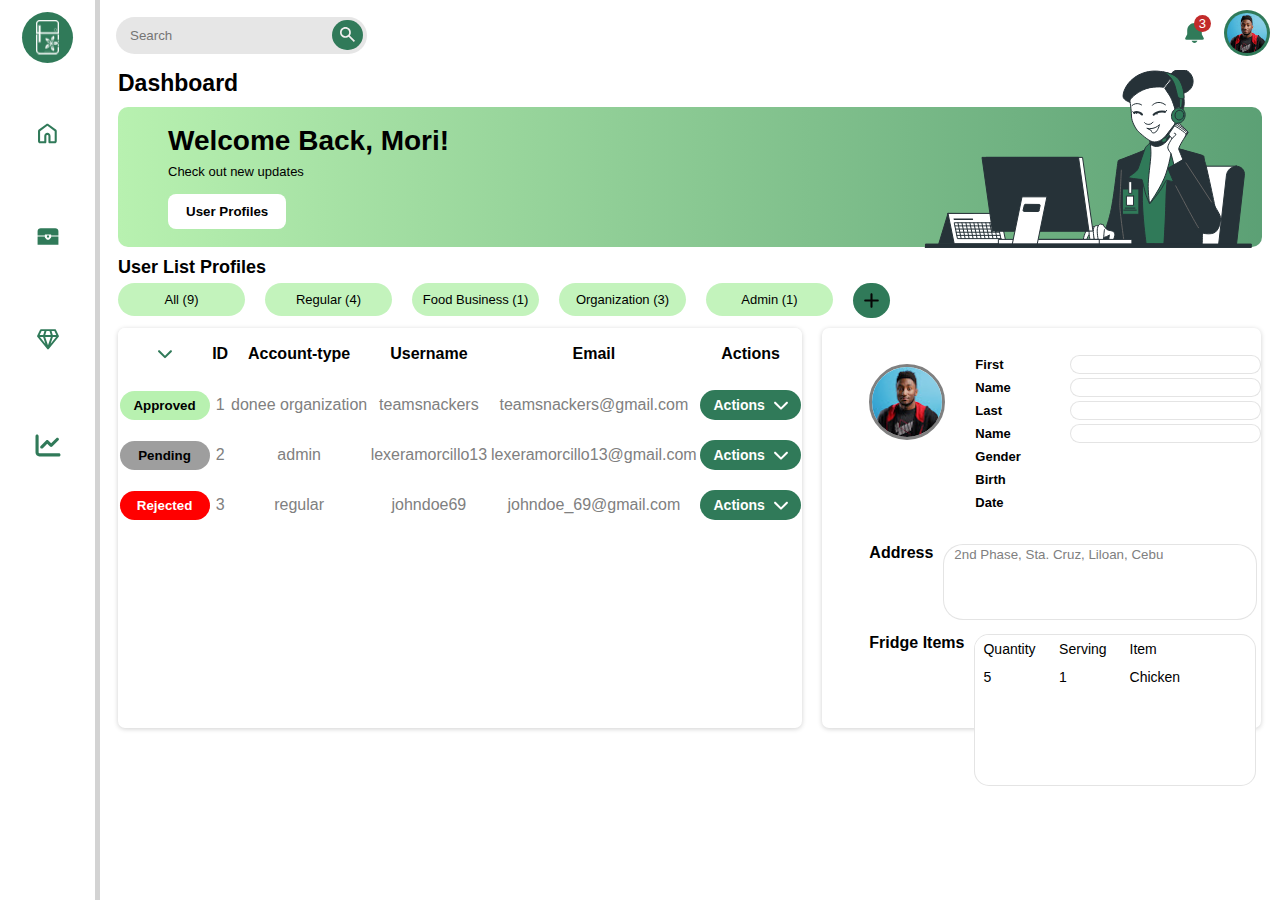
==== index.html @ 8bdeb7ad "Added User Select/Fridge/Modal Create" ====
<!DOCTYPE html>
<html lang="en">
<head>
  <meta charset="UTF-8">
  <meta name="viewport" content="width=device-width, initial-scale=1.0">
  <title>EcoFridge Admin Panel</title>
  <link rel="stylesheet" href="styles/header.css">
  <link rel="stylesheet" href="styles/sidebar.css">
  <link href="https://fonts.cdnfonts.com/css/sf-pro-display" rel="stylesheet"> 
  <link rel="stylesheet" href="/styles/welcome-admin.css">
  <link rel="stylesheet" href="styles/user-profiles.css">
</head>
<body>
  <!-- HEADER SEARCHBAR-------------------------------------->
 <header class="header">
  <div class="search-bar">
    <input type="text" class="search" placeholder="Search">
    <div class="search-icon">
      <img src="/header-icons/search-icon.svg" alt="" class="search-pic">
    </div>
  </div>
  <div class="box">
  </div>
  <!--NOTIFICATION-->
  <div class="notification-container">
    <img src="/header-icons/notification-icon.svg" alt="" class="notification-icon">
    <div class="notification-count">
      3
    </div>
  </div>
  <!--USER PROFILE ICON-->
  <div class="profile-container">
    <img src="/header-icons/channel-1.jpeg" alt="" class="profile-img">
  </div>
 </header>  
 <!--SIDEBAR------------------------------------------------------------------>
 <nav class="sidebar">
  <div class="logo-container">
    <img src="/sidbar-icons/Eco-logo.svg" alt="" class="logo-icon">
  </div>
  <div class="icon-container">
    <img src="/sidbar-icons/home.svg" alt="" class="home-icon">
  </div>
  <div class="icon-container">
    <img src="/sidbar-icons/storage.svg" alt="" class="storage-icon">
  </div>
  <div class="icon-container">
    <img src="/sidbar-icons/subscription.svg" alt="" class="subscription-icon">
  </div>
  <div class="icon-container">
    <img src="/sidbar-icons/reports.svg" alt="" class="report-icon">
  </div>
  <div class="margin"></div>
 </nav>
<!--MAIN---------------------------------------------------------->
<main>
  <div class="container">
    <div class="dashboard">Dashboard</div>
    <div class="flex-container">
      <div class="welcome-container">
        <div class="admin-welcome">
          <div class="admin-name">Welcome Back, Mori!
          </div>
          <div class="check-updates">Check out new updates</div>
          <div class="user-profile-btn-container">
            <button class="user-profile-btn">
              User Profiles
            </button>
          </div>
        </div>
        <div class="welcome-pic">
          <img src="/dashboardImg/AdminImg.svg" alt="" class="welcome-img">
        </div>
      </div>
    </div>
<!--DASHBOARD USERLIST NAVIGATION SCREENNSS-->
    <div class="user-container">
      <div class="user-profiles">
        User List Profiles 
      </div>
      <div class="category-btn-list-flex">
          <div class="count-num">
            <button class="count-btn"> 
              All (9)
            </button>
          </div>
          <div class="count-num">
            <button class="count-btn">
              Regular (4)
            </button>
          </div>       
          <div class="count-num">
            <button class="count-btn">
              Food Business (1)
            </button>
          </div>
          <div class="count-num">
            <button class="count-btn">
              Organization (3)
            </button>
          </div>
          <div class="count-num">
            <button class="count-btn">
              Admin (1)
            </button>
          </div>    
          <div class="add">
            <button class="add-btn" id="add-btn">
              <img src="/header-icons/plus-icon.svg" alt="" class="cross-icon">
            </button>
          </div>        
      </div>   
      <div class="dashboard-home-container">
        <div class="user-profile-list-container">
          <table class="user-list-table">
            <thead>
              <tr>
                <th>
                  <img src="/header-icons/down-arrow.svg" alt="" class="down-arrow-img">
                </th>
                <th>ID</th>
                <th>Account-type</th>
                <th>Username</th>
                <th>Email</th>
                <th>Actions</th>
              </tr>
            </thead>
            <!--USER LIST------------->
            <tbody>
              <tr data-id="1" data-accounttype="donee organization" data-username="teamsnackers" data-email="teamsnackers@gmail.com">
                <td>
                  <button class="approved-btn">Approved</button>
                </td>
                <td>1</td>
                <td>donee organization</td>
                <td>teamsnackers</td>
                <td>teamsnackers@gmail.com</td>
                <td>
                  <button class="action-btn">
                    Actions <img src="/header-icons/down-arrow-white.svg" alt="" class="drop-arrw">
                  </button>
                </td>
              </tr> 
              <tr data-id="2" data-accounttype="admin" data-username="lexeramorcillo13" data-email="lexeramorcillo13@gmail.com">
                <td>
                  <button class="pending-btn">Pending</button>
                </td>
                <td>2</td>
                <td>admin</td>
                <td>lexeramorcillo13</td>
                <td>lexeramorcillo13@gmail.com</td>
                <td>
                  <button class="action-btn">
                    Actions <img src="/header-icons/down-arrow-white.svg" alt="" class="drop-arrw">
                  </button>
                </td>
              </tr> 
              <tr data-id="3" data-accounttype="regular" data-username="johndoe69" data-email="johndoe_69@gmail.com">
                <td>
                  <button class="reject-btn">Rejected</button>
                </td>
                <td>3</td>
                <td>regular</td>
                <td>johndoe69</td>
                <td>johndoe_69@gmail.com</td>
                <td>
                  <button class="action-btn">
                    Actions <img src="/header-icons/down-arrow-white.svg" alt="" class="drop-arrw">
                  </button>
                </td>
              </tr>
            </tbody>
          </table>
        </div>  
        <div class="selected-profile-container">
          <div class="user-column-container">
            <div class="user-details-flex">
              <div class="profile">
                <img src="/header-icons/channel-1.jpeg" alt="" class="user-img">
              </div>
              <div class="column-user-info">
                  <div class="details-info">First Name</div>
                  <div class="details-info">Last Name</div>
                  <div class="details-info">Gender</div>
                  <div class="details-info">Birth Date</div>   
              </div>
              <div class="column-user-info">
                <div class="user-details">
                  <input type="text" id="userId" placeholder="">   
                </div>
                <div class="user-details">
                  <div class="user-details">
                    <input type="text" id="accountType" placeholder="">   
                  </div>
                </div>
                <div class="user-details">
                  <div class="user-details">
                    <input type="text" id="username" placeholder="">   
                  </div>
                </div>
                <div class="user-details">
                  <div class="user-details">
                    <input type="text" id="email" placeholder="">   
                  </div>
                </div>
              </div>             
            </div>
            <div class="address-flex-row">
              <div class="address">Address</div>
              <div class="input-address-box">
                <form>
                  <textarea class="address-text">2nd Phase, Sta. Cruz, Liloan, Cebu</textarea>
                </form>
              </div>
            </div> 
            <div class="fridge-storage-container">
              <div class="fridge">Fridge Items</div>
              <div class="table-fridge">
                <table class="fridge-items">
                  <thead class="item-name">
                    <tr class="fridge">
                      <th class="item">Quantity</th>
                      <th class="item">Serving</th>
                      <th class="item">Item</th>
                    </tr>
                  </thead>
                  <tbody class="fridge-list">
                    <tr class="fridge-tr">
                      <td class="fridge-td">5</td>
                      <td class="fridge-td">1</td>
                      <td class="fridge-td">Chicken</td>
                    </tr>                      
                  </tbody>
                </table>
              </div>
            </div>          
          </div>
        </div>  
      </div>
    </div>
  </div>
  
</main>
<div id="myModal" class="modal">
  <div class="modal-content">
    <div class="create-acc">Create a account</div>
    <div class="choose-acc">Choose account type</div>
    <div class="account-content">
      <button class="admin-btn">
        Admin
      </button>
      <button class="regular-btn">Regular</button>
      <button class="food-act-btn">
        Food Business
      </button>
      <button>Organization</button>
    </div>
    <div class="close-btn-modal" id="closeModalBtn">
      <button class="close-modal"><img src="/header-icons/close-btn.svg" alt="" class="close"></button>
    </div>
  </div>   
</div>
<script src="/js/selectuser.js"></script>
<script src="/js/modal.js"></script>
</body>
</html>
---- styles/header.css ----
body {
  background-color: rgb(255, 255, 255);
  font-family: 'SF Pro Display', sans-serif; 
}

/*HEADER--------------------------*/
.header {
  position: fixed;
  background-color: #ffffff;
  top: 0;
  left: 76px;
  right: 0;
  height: 70px;
  display: flex;
  align-items: center;
  justify-content: start;
  z-index: 1000;
}

.search-bar {
  margin-right: 20px;
  position: relative;
}
.search-pic {
  margin-top: 3px;
}
.box {
  height: 20px;
  flex: 1;
}
.search-icon {
  position: absolute;
  top: 3.8px;
  right: 4px;
  background-color: #307A59;
  padding: 4px 8px 4px 8px;
  border-radius: 100px;
  cursor: pointer;
}
.search {
  margin-left: 40px;
  background-color: rgb(230, 230, 230);
  border: none;
  padding: 11px 60px 11px 14px;
  border-radius: 20px;
}

input:focus {
  box-shadow: 0 0 3px rgb(16, 68, 23);
  outline: none;
}

.profile-img {
  height: 40px;
  margin-right: 10px;
  border-radius: 100px;
  background-color: #307A59;
  padding: 3px 3px 3px 3px;
}

.notification-container {
  position: relative;
}

.notification-count {
  position: absolute;
  top: -8px;
  right: 13px;
  background-color: rgb(194, 42, 42);
  padding: 1px 5px 1px 5px;
  border-radius: 100px;
  font-size: 13px;
  color: white;
}

.notification-icon {
  height: 20px;
  margin-right: 20px;
}
---- styles/sidebar.css ----
/*SIDEBAR--------------------*/
.sidebar {
  position: fixed;
  background-color: rgb(255, 255, 255);
  top: 0;
  left: 0;
  bottom: 0;
  width: 95px;
  display: flex;
  flex-direction: column;
  align-items: center;
  justify-content: top;
  z-index: 1000;
}
.margin {
  position: absolute;
  background-color: rgb(211, 211, 211);
  top: 0;
  right: -5px;
  bottom: 0;
  width: 5px;
  z-index: 100;
}

.logo-container {
  margin-top: 12px;
  background-color: #307A59;
  padding: 4px 14px 4px 14px;
  border-radius: 100px;
  margin-bottom: 20px;
}

.logo-icon {
  margin-top: 4px;
  height: 35px;
}
.icon-container {
  cursor: pointer;
  background-color: rgb(255, 255, 255);
  padding: 40px 40px 40px 40px;
}

.icon-container:hover {
  background-color: rgb(228, 228, 228);
}
---- styles/welcome-admin.css ----
/*WELCOME ADMIN BIX---------------------------*/
.container {
  margin-top: 70px;
  margin-left: 110px;
}

.dashboard {
  font-weight: bold;
  font-size: 23px;
  display: block;
  margin-bottom: 5px;
}

.welcome-container {
  background-color: #B8F1B0;
  background-image: linear-gradient(to right, #B8F1B0, #307a59ad);
  height: 140px;
  width: 1484px;
  border-radius: 10px;
  margin-right: 10px;
  margin-top: 5px;
  margin-bottom: 10px;
  display: flex;
  flex-direction: row;
  align-items: center;
  justify-content: space-between;
}

.flex-container {
  display: flex;
  flex-direction: row;
  align-items: center;
}

.admin-welcome {
  margin-left: 50px;
  margin-top: 0;
}

.admin-name {
  font-weight: bold;
  font-size: 28px;
}

.check-updates {
  margin-top: 7px;
  font-size: 13px;
}

.user-profile-btn {
  padding: 10px 18px 10px 18px;
  font-weight: bold;
  background-color: white;
  border: none;
  margin-top: 15px;
  font-family: 'SF Pro Display', sans-serif; 
  border-radius: 8px;
  transition: background-color 0.2s;
}

.user-profile-btn:active {
  background-color: #bbbbbb;
}

.welcome-pic {
  margin-bottom: 110px;
}
---- styles/user-profiles.css ----
.user-profiles {
  font-weight: bold;
  font-size: 18px;
}

.category-btn-list-flex {
  display: flex;
  flex-direction: row;
  margin-top: 5px;
}

.add-btn {
  background-color: #307A59;
  padding: 7px 11px 7px 11px;
  margin-right: 20px;
  font-size: 13px;
  border: none;
  font-family: 'SF Pro Display', sans-serif; 
  border-radius: 100px;
  transition: background-color 0.2s;
}
.cross-icon {
  margin-top: 3px;
}

.count-btn {
  background-color: #b8f1b0d7;
  padding-top: 9px;
  padding-bottom: 9px;
  width: 127px;
  margin-right: 20px;
  font-size: 13px;
  border: none;
  font-family: 'SF Pro Display', sans-serif; 
  border-radius: 20px;
  transition: background-color 0.2s;
}


.category-btn-list-flex button:hover {
  background-color: #229113d7;

}

.count-num {
  position: relative;
}

.user-profile-list-container {
  margin-top: 10px;
  height: 400px;
  width: 780px;
  background-color: rgb(255, 255, 255);
  box-shadow: 0px 1px 5px rgba(0, 0, 0, 0.185);
  border-radius: 7px;
  overflow-y: auto;
  scroll-snap-type: y mandatory;
  margin-right: 5px;
  float: left;
}

.user-profile-list-container > .user-list-table{
  width: 100%;
}

.action-btn {
  background-color: #307A59;
  border:none ;
  color: white;
  padding: 7px 13px 7px 13px;
  border-radius: 15px;
  font-size: 14px;
  font-weight: bold;
}

.drop-arrw {
  margin-left: 5px;
}

.approved-btn {
  background-color: #B8F1B0;
  border:none ;
  color: black;
  padding: 7px 13px 7px 13px;
  width: 90px;
  border-radius: 16px;
  font-weight: bold;
}

.pending-btn {
  background-color: rgba(128, 128, 128, 0.76);
  border:none ;
  color: black;
  padding: 7px 13px 7px 13px;
  border-radius: 16px;
  font-weight: bold;
  width: 90px;
}

.reject-btn {
  background-color: red;
  border:none ;
  color: rgb(255, 255, 255);
  padding: 7px 13px 7px 13px;
  border-radius: 16px;
  font-weight: bold;
  width: 90px;
}

.user-list-table {
  width: 750px;
  border-collapse: collapse;
}

.user-list-table th {
  text-align: center;
  position: sticky;
  height: 50px;
  top: 0;
  background-color: white;
  border: none;
}

.user-list-table td {
  text-align: center;
  padding-top: 10px;
  padding-bottom: 10px;
  color: gray;
 
}

.user-list-table tr {
  scroll-snap-type: start;
  transition: background-color 0.2s;
}

.user-profile-list-container::-webkit-scrollbar {
  width: 15px;
}

.user-profile-list-container::-webkit-scrollbar-track {
  background-color: rgb(255, 255, 255);
}

.user-profile-list-container::-webkit-scrollbar-thumb {
  background-color: #307A59;
  border-radius: 20px;
}

.dashboard-home-container {
  display: flex;
  flex-direction: row;
  align-items: center;
  justify-content: start;
}

.selected-profile-container {
  height: 400px;
  width: 500px;
  background-color: rgb(255, 255, 255);
  margin-top: 10px;
  margin-right: 11px;
  box-shadow: 0px 1px 5px rgba(0, 0, 0, 0.185);
  border-radius: 7px;
  margin-left: 15px;
  float: right;
}

tr:hover {
  background-color: rgba(190, 241, 207, 0.438);
}


.user-details-flex {
  display: flex;
  flex-direction: row;
  align-items: start;
  justify-content: start;
  margin-top: 20px;
  margin-left: 20px;
}

.column-user-info {
  display: flex;       
  flex-direction: column;
  margin-left: 30px;

}

.details-user-flex {
  display: flex;
  flex-direction: row;
  justify-content: start;
  align-items: start;
}

.user-img {
  height: 70px;
  width: 70px;
  border-radius: 100px;
  object-fit: cover;
  object-position: center;
}

.user-details {
  font-size: 13px;
  line-height: 23px;
  color: gray;
}

.details-info {
  font-weight: bold;
  font-size: 13px;
  line-height: 23px;
}

.profile {
  border-style: solid;
  border-color: gray;
  border-width: 3px;
  border-radius: 100px;
  height: 70px;
  width: 70px;
  margin-top: 11px;
  margin-left: 7px;
}

.user-column-container {
  display: flex;
  flex-direction: column;
  margin-left: 20px;
  margin-top: 5px;
}

.column-user-info input {
  border-radius: 20px;
  border-style: solid;
  border-width: 1px;
  border-color: rgba(128, 128, 128, 0.212);
  margin-left: 10px;
  padding-left: 10px;
}

.column-user-info input::placeholder {
  font-size: 13px;
}

.address-flex-row {
  display: flex;
  flex-direction: row;
  align-items: start;
  justify-content: start;
  margin-top: 30px;
  margin-left: 27px;
}

.address {
  font-weight: bold;
}

.address-text {
  border-radius: 20px;
  border-style: solid;
  border-width: 1px;
  border-color: rgba(128, 128, 128, 0.212);
  margin-left: 10px;
  padding-left: 10px;
  width: 300px;
  height: 70px;
  resize: none;
  font-family: 'SF Pro Display', sans-serif; 
  color: gray;
}

.address-text:focus {
  box-shadow: 0 0 3px rgb(16, 68, 23);
  outline: none;
  font-family: 'SF Pro Display', sans-serif; 
}

.fridge-storage-container {
  display: flex;
  flex-direction: row;
  align-items: start;
  justify-content: start;
  margin-left: 27px;
  margin-top: 10px;
}

.fridge {
  font-weight: bold;
}

.table-fridge {
  height: 150px;
  width: 280px;
  border-radius: 20px;
  border-style: solid;
  border-width: 1px;
  border-color: rgba(128, 128, 128, 0.212);
  margin-left: 10px;
  border-radius: 15px;
  overflow-y: auto;
  background-color: white;
}

.fridge-items {
  border-collapse: collapse;
  font-size: 14px;
  font-family: 'SF Pro Display', sans-serif;
  width: 220px;
}

.fridge-items th {
  text-align: left;
  position: sticky;
  top: 0;
  background-color: white;
}

.fridge-items th,
.fridge-items td {
  padding: 6px 8px;
  font-weight: normal;
  background-color: white;
}

.table-fridge::-webkit-scrollbar {
  width: 10px;
}

.table-fridge::-webkit-scrollbar-track {
  background-color: rgb(255, 255, 255);
}

.table-fridge::-webkit-scrollbar-thumb {
  background-color: #307A59;
  border-radius: 20px;
}

.modal {
  display: none;
  position: fixed;
  z-index: 2000;
  left: 0;
  top: 0;
  width: 100%;
  height: 100%; 
  background-color: rgba(0, 0, 0, 0.4);
  backdrop-filter: blur(8px);
  align-items: center;
  justify-content: center;
  opacity: 0;
  visibility: hidden;
  transition: opacity 0.3s ease, visibility 0.3s ease;
}

.modal.show {
  display: flex;
  opacity: 1;
  visibility: visible;
}

.modal-content {
  width: 450px;
  height: auto;
  padding: 20px;
  background: rgb(255, 255, 255);
  border-style: solid;
  border-width: 1px;
  border-color: rgb(204, 204, 204);
  border-radius: 9px;
  display: flex;
  flex-direction: column;
  align-items: center;
  justify-content: center;
  position: relative;
  box-shadow: 0 4px 8px rgba(0, 0, 0, 0.2);
  transform: translateY(-50px);
  transition: transform 0.3s ease;
}

.modal.show .modal-content {
  transform: translateY(0);
}



.account-content {
  margin-top: 20px;
  display: flex;
  flex-direction: row;
  align-items: center;
  justify-content: center;
}

.create-acc {
  margin-top: 5px;
  font-size: 20px;
  margin-bottom: 10px;
}

.account-content button {
  width: 90px;
  height: 40px;
  background-color: #307A59;
  border: none;
  margin-left: 6px;
  margin-right: 6px;
  color: white;
  font-weight: bold;
  border-radius: 7px;
}

.account-content button:hover {
  background-color: #2d9265;
}

.account-content button:active {
  background-color: #8ec9ae;
}

.close-modal {
  border: none;
  background-color: rgb(255, 255, 255);
  padding: 2px 6px;
  border-radius: 100px;
}

.close-modal:active {
  background-color: rgb(192, 192, 192);
}

.close-btn-modal {
  position: absolute;
  top: 7px;
  right: 4px;
}

.close {
  height: 13px;
  margin-top: 2px;
}
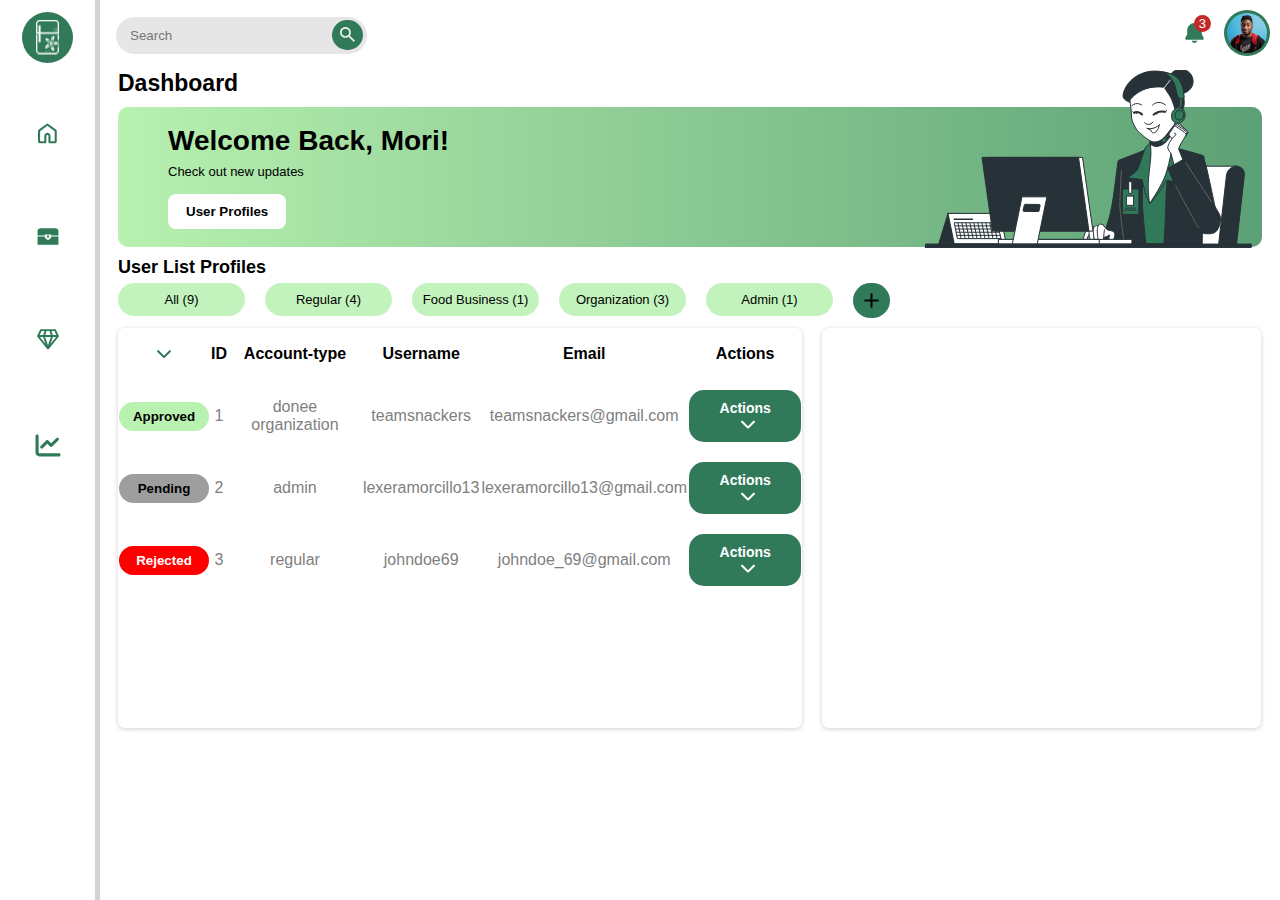
==== commit c85f0309: "Added Modals design" ====
--- a/index.html
+++ b/index.html
@@ -128,50 +128,70 @@
             <!--USER LIST------------->
             <tbody>
               <tr data-id="1" data-accounttype="donee organization" data-username="teamsnackers" data-email="teamsnackers@gmail.com">
-                <td>
-                  <button class="approved-btn">Approved</button>
-                </td>
-                <td>1</td>
-                <td>donee organization</td>
-                <td>teamsnackers</td>
-                <td>teamsnackers@gmail.com</td>
-                <td>
-                  <button class="action-btn">
-                    Actions <img src="/header-icons/down-arrow-white.svg" alt="" class="drop-arrw">
-                  </button>
-                </td>
+                  <td>
+                      <button class="approved-btn">Approved</button>
+                  </td>
+                  <td>1</td>
+                  <td>donee organization</td>
+                  <td>teamsnackers</td>
+                  <td>teamsnackers@gmail.com</td>
+                  <td>
+                      <div class="dropdown">
+                          <button class="action-btn">
+                              Actions <img src="/header-icons/down-arrow-white.svg" alt="" class="drop-arrw">
+                          </button>
+                          <div class="dropdown-content">
+                              <button class="dropdown-item">Edit</button>
+                              <button class="dropdown-item" id="del-btn">Delete</button>
+                          </div>
+                      </div>
+                  </td>
               </tr> 
               <tr data-id="2" data-accounttype="admin" data-username="lexeramorcillo13" data-email="lexeramorcillo13@gmail.com">
-                <td>
-                  <button class="pending-btn">Pending</button>
-                </td>
-                <td>2</td>
-                <td>admin</td>
-                <td>lexeramorcillo13</td>
-                <td>lexeramorcillo13@gmail.com</td>
-                <td>
-                  <button class="action-btn">
-                    Actions <img src="/header-icons/down-arrow-white.svg" alt="" class="drop-arrw">
-                  </button>
-                </td>
+                  <td>
+                      <button class="pending-btn">Pending</button>
+                  </td>
+                  <td>2</td>
+                  <td>admin</td>
+                  <td>lexeramorcillo13</td>
+                  <td>lexeramorcillo13@gmail.com</td>
+                  <td>
+                      <div class="dropdown">
+                          <button class="action-btn">
+                              Actions <img src="/header-icons/down-arrow-white.svg" alt="" class="drop-arrw">
+                          </button>
+                          <div class="dropdown-content">
+                              <button class="dropdown-item">Edit</button>
+                              <button class="dropdown-item" id="del-btn">Delete</button>
+                          </div>
+                      </div>
+                  </td>
               </tr> 
               <tr data-id="3" data-accounttype="regular" data-username="johndoe69" data-email="johndoe_69@gmail.com">
-                <td>
-                  <button class="reject-btn">Rejected</button>
-                </td>
-                <td>3</td>
-                <td>regular</td>
-                <td>johndoe69</td>
-                <td>johndoe_69@gmail.com</td>
-                <td>
-                  <button class="action-btn">
-                    Actions <img src="/header-icons/down-arrow-white.svg" alt="" class="drop-arrw">
-                  </button>
-                </td>
+                  <td>
+                      <button class="reject-btn">Rejected</button>
+                  </td>
+                  <td>3</td>
+                  <td>regular</td>
+                  <td>johndoe69</td>
+                  <td>johndoe_69@gmail.com</td>
+                  <td>
+                      <div class="dropdown">
+                          <button class="action-btn">
+                              Actions <img src="/header-icons/down-arrow-white.svg" alt="" class="drop-arrw">
+                          </button>
+                          <div class="dropdown-content">
+                              <button class="dropdown-item">Edit</button>
+                              <button class="dropdown-item" id="del-btn">Delete</button>
+                          </div>
+                      </div>
+                  </td>
               </tr>
-            </tbody>
+          </tbody>       
           </table>
         </div>  
+        <div class="blank-profile-container">
+        </div>    
         <div class="selected-profile-container">
           <div class="user-column-container">
             <div class="user-details-flex">
@@ -186,21 +206,21 @@
               </div>
               <div class="column-user-info">
                 <div class="user-details">
-                  <input type="text" id="userId" placeholder="">   
+                  <input type="text" id="userId" placeholder="" readonly>   
                 </div>
                 <div class="user-details">
                   <div class="user-details">
-                    <input type="text" id="accountType" placeholder="">   
+                    <input type="text" id="accountType" placeholder="" readonly>   
                   </div>
                 </div>
                 <div class="user-details">
                   <div class="user-details">
-                    <input type="text" id="username" placeholder="">   
+                    <input type="text" id="username" placeholder="" readonly>   
                   </div>
                 </div>
                 <div class="user-details">
                   <div class="user-details">
-                    <input type="text" id="email" placeholder="">   
+                    <input type="text" id="email" placeholder="" readonly>   
                   </div>
                 </div>
               </div>             
@@ -209,7 +229,7 @@
               <div class="address">Address</div>
               <div class="input-address-box">
                 <form>
-                  <textarea class="address-text">2nd Phase, Sta. Cruz, Liloan, Cebu</textarea>
+                  <textarea class="address-text" readonly>2nd Phase, Sta. Cruz, Liloan, Cebu</textarea>
                 </form>
               </div>
             </div> 
@@ -236,30 +256,101 @@
             </div>          
           </div>
         </div>  
+        <div class="edit-profile-container" style="display: none;">
+          <div class="user-column-container">
+            <div class="user-details-flex">
+              <div class="profile">
+                <img src="/header-icons/channel-1.jpeg" alt="" class="user-img">
+              </div>
+              <div class="column-user-info">
+                <div class="details-info">First Name</div>
+                <div class="details-info">Last Name</div>
+                <div class="details-info">Gender</div>
+                <div class="details-info">Birth Date</div>
+              </div>
+              <div class="column-user-info">
+                <div class="user-details">
+                  <input type="text" id="editUserId">
+                </div>
+                <div class="user-details">
+                  <input type="text" id="editAccountType">
+                </div>
+                <div class="user-details">
+                  <input type="text" id="editUsername">
+                </div>
+                <div class="user-details">
+                  <input type="text" id="editEmail">
+                </div>
+              </div>
+            </div>
+            <div class="address-flex-row">
+              <div class="address">Address</div>
+              <div class="input-address-box">
+                <form>
+                  <textarea class="address-text">2nd Phase, Sta. Cruz, Liloan, Cebu</textarea>
+                </form>
+              </div>
+            </div>
+            <div class="fridge-storage-container">
+              <div class="fridge">Fridge Items</div>
+              <div class="table-fridge">
+                <table class="fridge-items">
+                  <thead class="item-name">
+                    <tr class="fridge">
+                      <th class="item">Quantity</th>
+                      <th class="item">Serving</th>
+                      <th class="item">Item</th>
+                    </tr>
+                  </thead>
+                  <tbody class="fridge-list">
+                    <tr class="fridge-tr">
+                      <td class="fridge-td">5</td>
+                      <td class="fridge-td">1</td>
+                      <td class="fridge-td">Chicken</td>
+                    </tr>
+                  </tbody>
+                </table>
+              </div>
+            </div>
+          </div>
+          <div class="save-edit">
+            <button class="save-edit-btn">Save</button>
+          </div>
+        </div>
       </div>
     </div>
-  </div>
-  
+    <div id="deleteModal" class="del-modal">
+      <div class="del-modal-content">
+        <div class="modal-col">
+          <div class="modal-header">
+            <img src="/header-icons/trash-vec.svg" alt="" class="trash-vec">
+          </div>
+          <div class="top-mar">The selected user</div>
+          <div class="bottom-mar">will be deleted</div>
+            <button id="confirmDeleteBtn" class="delete-confirm-btn">OK</button>
+            <button id="cancelDeleteBtn" class="cancel-modal">Cancel</button>
+        </div>
+      </div>
+    </div>
+    <div id="myModal" class="modal">
+      <div class="modal-content">
+        <div class="create-acc">Create a account</div>
+        <div class="account-content">
+          <button class="admin-btn">
+            Admin
+          </button>
+          <button class="regular-btn">Regular</button>
+          <button class="food-act-btn">
+            Food Business
+          </button>
+          <button>Organization</button>
+        </div>
+        <div class="close-btn-modal" id="closeModalBtn">
+          <button class="close-modal"><img src="/header-icons/close-btn.svg" alt="" class="close"></button>
+        </div>
+      </div>   
+    </div>
 </main>
-<div id="myModal" class="modal">
-  <div class="modal-content">
-    <div class="create-acc">Create a account</div>
-    <div class="choose-acc">Choose account type</div>
-    <div class="account-content">
-      <button class="admin-btn">
-        Admin
-      </button>
-      <button class="regular-btn">Regular</button>
-      <button class="food-act-btn">
-        Food Business
-      </button>
-      <button>Organization</button>
-    </div>
-    <div class="close-btn-modal" id="closeModalBtn">
-      <button class="close-modal"><img src="/header-icons/close-btn.svg" alt="" class="close"></button>
-    </div>
-  </div>   
-</div>
 <script src="/js/selectuser.js"></script>
 <script src="/js/modal.js"></script>
 </body>
--- a/styles/user-profiles.css
+++ b/styles/user-profiles.css
@@ -164,6 +164,56 @@
   border-radius: 7px;
   margin-left: 15px;
   float: right;
+  
+}
+
+.blank-profile-container {
+  height: 400px;
+  width: 500px;
+  background-color: rgb(255, 255, 255);
+  margin-top: 10px;
+  margin-right: 11px;
+  box-shadow: 0px 1px 5px rgba(0, 0, 0, 0.185);
+  border-radius: 7px;
+  margin-left: 15px;
+  float: right;
+}
+
+.edit-profile-container {
+  height: 400px;
+  width: 500px;
+  background-color: rgb(255, 255, 255);
+  margin-top: 10px;
+  margin-right: 11px;
+  box-shadow: 0px 1px 5px rgba(0, 0, 0, 0.185);
+  border-radius: 7px;
+  margin-left: 15px;
+  float: right;
+  position: relative;
+}
+
+.save-edit {
+  position: absolute;
+  bottom: 20px;
+  left: 20px;
+}
+
+.save-edit-btn {
+width: 70px;
+height: 30px;
+background-color: #307A59;
+border: none;
+color: white;
+border-radius: 10px;
+}
+
+.save-edit-btn:active {
+  background-color: #64bb94;
+}
+
+.save-edit-btn:hover {
+  background-color: #3e8e41;
+  box-shadow: 0px 1px 5px rgba(110, 110, 110, 0.562);
 }
 
 tr:hover {
@@ -380,6 +430,8 @@
   transition: transform 0.3s ease;
 }
 
+
+
 .modal.show .modal-content {
   transform: translateY(0);
 }
@@ -441,3 +493,134 @@
   height: 13px;
   margin-top: 2px;
 }
+
+.dropdown {
+  position: relative;
+  display: inline-block;
+}
+
+.dropdown-content {
+  opacity: 0;
+  height: 0;
+  overflow: hidden;
+  position: absolute;
+  background-color: #f9f9f9;
+  min-width: 100px;
+  box-shadow: 0px 8px 16px 0px rgba(0,0,0,0.2);
+  z-index: 1;
+  transition: opacity 0.3s ease, height 0.3s ease;
+}
+
+.dropdown-content.show {
+  opacity: 1;
+  height: auto;
+}
+
+.dropdown-content .dropdown-item {
+  color: black;
+  padding: 8px 16px;
+  text-decoration: none;
+  display: block;
+  border: none;
+  background: none;
+  width: 100%;
+  text-align: left;
+}
+
+.dropdown-content .dropdown-item:hover {
+  background-color: #f1f1f1;
+}
+
+.action-btn {
+  background-color: #307A59;
+  color: white;
+  padding: 10px 20px;
+  border: none;
+  cursor: pointer;
+}
+
+.action-btn:hover {
+  background-color: #3e8e41;
+  box-shadow: 0px 1px 5px rgba(110, 110, 110, 0.562);
+}
+
+
+.del-modal {
+  display: none;
+  position: fixed;
+  z-index: 2000;
+  left: 0;
+  top: 0;
+  width: 100%;
+  height: 100%; 
+  background-color: rgba(0, 0, 0, 0.4);
+  backdrop-filter: blur(8px);
+  align-items: center;
+  justify-content: center;
+  opacity: 0;
+  visibility: hidden;
+  transition: opacity 0.3s ease, visibility 0.3s ease;
+}
+
+.del-modal.show {
+  display: flex;
+  opacity: 1;
+  visibility: visible;
+}
+
+.del-modal-content {
+  width: 185px;
+  height: auto;
+  padding: 20px;
+  background: #307A59;
+  border: none;
+  border-radius: 8px;
+  display: flex;
+  flex-direction: column;
+  align-items: center;
+  justify-content: center;
+  position: relative;
+  box-shadow: 0 4px 8px rgba(0, 0, 0, 0.2);
+  transform: translateY(-50px);
+  transition: transform 0.3s ease;
+}
+
+.modal-col div {
+  color: white;
+}
+
+.bottom-mar {
+  margin-bottom: 10px;
+}
+.top-mar {
+  margin-top: 10px;
+}
+
+.del-modal.show .del-modal-content {
+  transform: translateY(0);
+}
+
+.modal-col {
+  display: flex;
+  flex-direction: column;
+  align-items: center;
+  justify-content: center;
+}
+
+.modal-col button {
+  height: 26px;
+  width: 146px;
+  border: none;
+  border-radius: 15px;
+  margin-bottom: 7px;
+  font-weight: bold;
+}
+
+.modal-col button:hover {
+  background-color: #B8F1B0;
+  box-shadow: 0px 1px 5px rgba(22, 97, 22, 0.5);
+}
+
+.modal-col button:active {
+  background-color: #ddeedb;
+}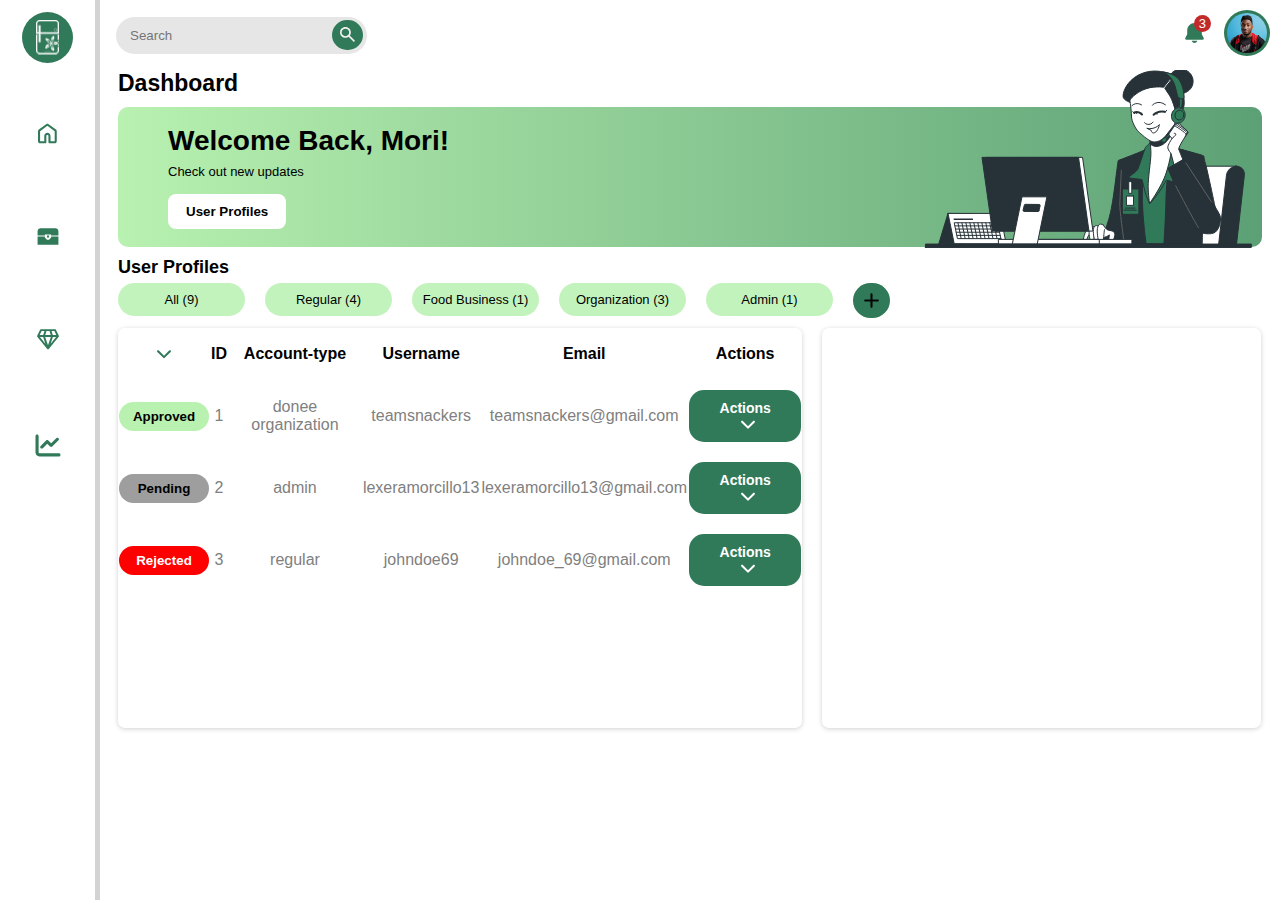
==== commit fe317233: "Done with dashboard" ====
--- a/index.html
+++ b/index.html
@@ -23,14 +23,21 @@
   </div>
   <!--NOTIFICATION-->
   <div class="notification-container">
-    <img src="/header-icons/notification-icon.svg" alt="" class="notification-icon">
-    <div class="notification-count">
-      3
-    </div>
+    <img src="/header-icons/notification-icon.svg" alt="" class="notification-icon" id="notificationIcon">
+  <div class="notification-count">3</div>
+  <!-- Notification Dropdown -->
+  <div class="notification-dropdown" id="notificationDropdown">
+    <p>No new notifications</p>
+  </div>
   </div>
   <!--USER PROFILE ICON-->
   <div class="profile-container">
-    <img src="/header-icons/channel-1.jpeg" alt="" class="profile-img">
+    <img src="/header-icons/channel-1.jpeg" alt="" class="profile-img" id="profileImg">
+  
+    <!-- Profile Dropdown -->
+    <div class="profile-dropdown" id="profileDropdown">
+        <button class="logout-btn"><img src="/header-icons/logout-icon.svg" alt="" class="logout-img">Logout</button>
+    </div>
   </div>
  </header>  
  <!--SIDEBAR------------------------------------------------------------------>
@@ -76,7 +83,7 @@
 <!--DASHBOARD USERLIST NAVIGATION SCREENNSS-->
     <div class="user-container">
       <div class="user-profiles">
-        User List Profiles 
+        User Profiles 
       </div>
       <div class="category-btn-list-flex">
           <div class="count-num">
@@ -190,8 +197,12 @@
           </tbody>       
           </table>
         </div>  
+
+        <!--BLANK CONTAINER-->
         <div class="blank-profile-container">
-        </div>    
+        </div> 
+        
+        <!--SELECTED REGULAR ACCOUNT TYPE-->
         <div class="selected-profile-container">
           <div class="user-column-container">
             <div class="user-details-flex">
@@ -256,6 +267,8 @@
             </div>          
           </div>
         </div>  
+
+        <!--EDITED REGULAR ACCOUNT TYPE-->
         <div class="edit-profile-container" style="display: none;">
           <div class="user-column-container">
             <div class="user-details-flex">
@@ -317,8 +330,134 @@
             <button class="save-edit-btn">Save</button>
           </div>
         </div>
+
+        <!--SELECT ORG ACCOUNT TYPE-->
+        <div class="select-org-user-container">
+          <div class="user-column-container">
+            <div class="user-details-flex">
+              <div class="profile">
+                <img src="/org-img/org-img-sample.svg" alt="" class="user-img">
+              </div>
+              <div class="column-user-info">
+                  <div class="details-info">Organization</div>
+                  <div class="details-info">Address</div> 
+              </div>
+              <div class="column-user-info">
+                <div class="user-details">
+                  <input type="text" id="OrguserId" placeholder="" readonly>   
+                </div>
+                <div class="user-details">
+                  <div class="user-details">
+                    <input type="text" id="OrgaccountType" placeholder="" readonly>   
+                  </div>
+              </div> 
+            </div>       
+          </div> 
+          <div class="org-flex">
+            <p>Fridge Items</p>
+            <div class="Orgfridge-storage-container">
+                <div class="table-fridge">
+                  <table class="fridge-items">
+                    <thead class="item-name">
+                      <tr class="fridge">
+                        <th class="item">Quantity</th>
+                        <th class="item">Serving</th>
+                        <th class="item">Item</th>
+                      </tr>
+                    </thead>
+                    <tbody class="fridge-list">
+                      <tr class="fridge-tr">
+                        <td class="fridge-td">5</td>
+                        <td class="fridge-td">1</td>
+                        <td class="fridge-td">Chicken</td>
+                      </tr>                      
+                    </tbody>
+                </table>
+              </div>
+            </div>   
+        </div> 
+          <div class="org-flex">
+            <p>Documents</p>
+            <div class="org-docs-container">
+              <img src="/org-img/org-docx-sample.svg" alt="" class="org-docx">
+            </div>   
+          </div>         
+        </div>     
+        </div>
+        <!--EDITED ORG ACCOUNT TYPE-->
+        <div class="edit-org-user-container">
+          <div class="user-column-container">
+            <div class="user-details-flex">
+              <div class="profile">
+                <img src="/org-img/org-img-sample.svg" alt="" class="user-img">
+              </div>
+              <div class="column-user-info">
+                  <div class="details-info">Organization</div>
+                  <div class="details-info">Address</div> 
+              </div>
+              <div class="column-user-info">
+                <div class="user-details">
+                  <input type="text" id="editOrgId" placeholder="">   
+                </div>
+                <div class="user-details">
+                  <div class="user-details">
+                    <input type="text" id="editOrgAccountType" placeholder="">   
+                  </div>
+              </div> 
+            </div>       
+          </div> 
+          <div class="org-flex">
+            <p>Fridge Items</p>
+            <div class="Orgfridge-storage-container">
+                <div class="table-fridge">
+                  <table class="fridge-items">
+                    <thead class="item-name">
+                      <tr class="fridge">
+                        <th class="item">Quantity</th>
+                        <th class="item">Serving</th>
+                        <th class="item">Item</th>
+                      </tr>
+                    </thead>
+                    <tbody class="fridge-list">
+                      <tr class="fridge-tr">
+                        <td class="fridge-td">5</td>
+                        <td class="fridge-td">1</td>
+                        <td class="fridge-td">Chicken</td>
+                      </tr>                      
+                    </tbody>
+                </table>
+              </div>
+            </div>   
+          </div> 
+          <div class="org-flex">
+            <p>Documents</p>
+            <div class="org-docs-container">
+              <img src="/org-img/org-docx-sample.svg" alt="" class="org-docx">
+            </div>   
+          </div>         
+          </div>   
+          <div class="action-org-btn">
+            <button class="Orgaction-btn">
+                Actions <img src="/org-img/up-arrow (1).png" alt="" class="Orgdrop-arrw">
+            </button>
+            <div class="dropdown-menu">
+                <button id="approve-btn">Approve</button>
+                <button id="reject-btn">Reject</button>
+            </div>
+        </div>
+          </div>
+          <div id="org-modal" class="org-modal">
+            <div class="org-modal-content">
+              <img src="/org-img/codicon_organization.svg" alt="" class="org-style">
+                <p id="modal-message"></p>
+                <button class="org-close-modal-btn" id="close-modal">Close</button>
+            </div>
+        </div>
+        </div>
+        
       </div>
     </div>
+    <!---MODALlllllldsdsdssd-->
     <div id="deleteModal" class="del-modal">
       <div class="del-modal-content">
         <div class="modal-col">
@@ -327,7 +466,7 @@
           </div>
           <div class="top-mar">The selected user</div>
           <div class="bottom-mar">will be deleted</div>
-            <button id="confirmDeleteBtn" class="delete-confirm-btn">OK</button>
+            <button id="confirmDeleteBtn" class="delete-confirm-btn">Confirm</button>
             <button id="cancelDeleteBtn" class="cancel-modal">Cancel</button>
         </div>
       </div>
@@ -353,5 +492,7 @@
 </main>
 <script src="/js/selectuser.js"></script>
 <script src="/js/modal.js"></script>
+<script src="/js/header.js"></script>
+<script src="/js/approveModal.js"></script>
 </body>
 </html>--- a/styles/header.css
+++ b/styles/header.css
@@ -3,7 +3,6 @@
   font-family: 'SF Pro Display', sans-serif; 
 }
 
-/*HEADER--------------------------*/
 .header {
   position: fixed;
   background-color: #ffffff;
@@ -78,3 +77,68 @@
   margin-right: 20px;
 }
 
+.notification-dropdown {
+  display: none;
+  position: absolute;
+  top: 30px;
+  right: 0;
+  background-color: #fff;
+  box-shadow: 0 8px 16px rgba(0, 0, 0, 0.2);
+  z-index: 1;
+  width: 200px;
+  border-radius: 4px;
+  overflow: hidden;
+}
+
+.notification-dropdown p {
+  padding: 10px;
+  margin: 0;
+  border-bottom: 1px solid #eee;
+}
+
+.notification-dropdown p:last-child {
+  border-bottom: none;
+}
+
+.profile-container {
+  position: relative;
+}
+
+.profile-dropdown {
+  display: none;
+  position: absolute;
+  top: 50px;
+  right: 30px;
+  background-color: #fff;
+  box-shadow: 0 8px 16px rgba(0, 0, 0, 0.2);
+  z-index: 1;
+  width: 150px;
+  border-radius: 15px;
+  width: 100px;
+  height: 100px;
+  box-shadow: 0px 1px 5px rgba(51, 51, 51, 0.555);
+}
+
+.logout-btn {
+  width: 100%;
+  padding: 10px;
+  background-color: #fcfcfc;
+  color: #fff;
+  border: none;
+  cursor: pointer;
+  text-align: left;
+  display: flex;
+  align-items: center;
+  justify-content: start;
+  gap: 8px;
+  color: black;
+}
+
+.logout-img {
+  width: 20px;
+  height: 20px;
+}
+
+.logout-btn:hover {
+  background-color: #d6d6d6;
+}
--- a/styles/user-profiles.css
+++ b/styles/user-profiles.css
@@ -164,7 +164,6 @@
   border-radius: 7px;
   margin-left: 15px;
   float: right;
-  
 }
 
 .blank-profile-container {
@@ -472,11 +471,28 @@
   background-color: #8ec9ae;
 }
 
-.close-modal {
-  border: none;
-  background-color: rgb(255, 255, 255);
+.org-close-modal-btn {
+  border: none;
+  background-color: #ffffff;
   padding: 2px 6px;
   border-radius: 100px;
+  color: black;
+  font-weight: bold;
+  width: 100px;
+  height: 30px;
+}
+
+.org-close-modal-btn:hover {
+  background-color: #57e777;
+}
+
+.org-close-modal-btn:active {
+  background-color: #cdf3d5a8;
+}
+
+.org-style {
+  height: 60px;
+  width: 60px;
 }
 
 .close-modal:active {
@@ -528,7 +544,7 @@
 }
 
 .dropdown-content .dropdown-item:hover {
-  background-color: #f1f1f1;
+  background-color: #81f7c0;
 }
 
 .action-btn {
@@ -623,4 +639,173 @@
 
 .modal-col button:active {
   background-color: #ddeedb;
-}+}
+
+.select-org-user-container {
+  height: 400px;
+  width: 500px;
+  background-color: rgb(255, 255, 255);
+  margin-top: 10px;
+  margin-right: 11px;
+  box-shadow: 0px 1px 5px rgba(0, 0, 0, 0.185);
+  border-radius: 7px;
+  margin-left: 15px;
+  float: right;
+}
+
+.row-org-flex {
+  display: flex;
+  flex-direction: row;
+  align-items: center;
+  justify-content: start;
+}
+
+.org-flex {
+  display: flex;
+  flex-direction: row;
+  justify-content: start;
+  margin-top: 8px;
+}
+
+.org-flex p {
+  font-weight: bold;
+  margin-left: 30px;
+}
+
+
+.Orgfridge-storage-container {
+  display: flex;
+  flex-direction: row;
+  align-items: start;
+  justify-content: start;
+  margin-left: 0px;
+  margin-top: 10px;
+}
+
+.Orgtable-fridge {
+  height: 150px;
+  width: 280px;
+  border-radius: 20px;
+  border-style: solid;
+  border-width: 1px;
+  border-color: rgba(128, 128, 128, 0.212);
+  margin-left: 10px;
+  border-radius: 15px;
+  overflow-y: auto;
+  background-color: white;
+}
+
+.org-docs-container {
+  height: 100px;
+  width: 110px;
+  border-radius: 20px;
+  border-style: solid;
+  border-width: 1px;
+  border-color: rgba(128, 128, 128, 0.212);
+  margin-left: 15px;
+  border-radius: 15px;
+  overflow-y: auto;
+  background-color: white;
+}
+
+
+.edit-org-user-container {
+  height: 400px;
+  width: 500px;
+  background-color: rgb(255, 255, 255);
+  margin-top: 10px;
+  margin-right: 11px;
+  box-shadow: 0px 1px 5px rgba(0, 0, 0, 0.185);
+  border-radius: 7px;
+  margin-left: 15px;
+  float: right;
+  position: relative;
+}
+
+.action-org-btn {
+  position: absolute;
+  bottom: 10px;
+  right: 10px;
+}
+
+.Orgaction-btn {
+  background-color: #307A59;
+  border:none ;
+  color: white;
+  padding: 7px 13px 7px 13px;
+  border-radius: 12px;
+  font-size: 14px;
+  font-weight: bold;
+}
+
+.Orgaction-btn:hover {
+  background-color: #3e8e41;
+  box-shadow: 0px 1px 5px rgba(110, 110, 110, 0.562);
+}
+
+.Orgaction-btn:active {
+  background-color: #74c777;
+  box-shadow: 0px 1px 5px rgba(110, 110, 110, 0.562);
+}
+
+.Orgdrop-arrw {
+  height: 10px;
+}
+
+.dropdown-menu {
+  display: none;
+  position: absolute;
+  right: 0px;
+  top: -80px;
+  background-color: white;
+  box-shadow: 0px 1px 5px rgba(0, 0, 0, 0.356);
+  border-radius: 7px;
+  margin-top: 5px;
+  z-index: 100;
+}
+
+.dropdown-menu button {
+  background-color: white;
+  border: none;
+  padding: 10px 20px;
+  text-align: left;
+  width: 100%;
+  cursor: pointer;
+  font-weight: bold;
+}
+
+.dropdown-menu button:hover {
+  background-color: #81f7c0;
+}
+
+.org-modal {
+  display: none;
+  position: fixed;
+  z-index: 5000;
+  left: 0;
+  top: 0;
+  width: 100%;
+  height: 100%;
+  background-color: rgba(0, 0, 0, 0.4);
+  backdrop-filter: blur(8px);
+}
+
+.org-modal-content {
+  position: absolute;
+  top: 50%;
+  left: 50%;
+  transform: translate(-50%, -50%);
+  background-color: #307A59;;
+  padding: 20px;
+  border-radius: 10px;
+  text-align: center;
+  color: white;
+}
+
+.org-modal-content p {
+  margin-bottom: 20px;
+  font-size: 16px;
+  font-weight: bold;
+}
+
+
